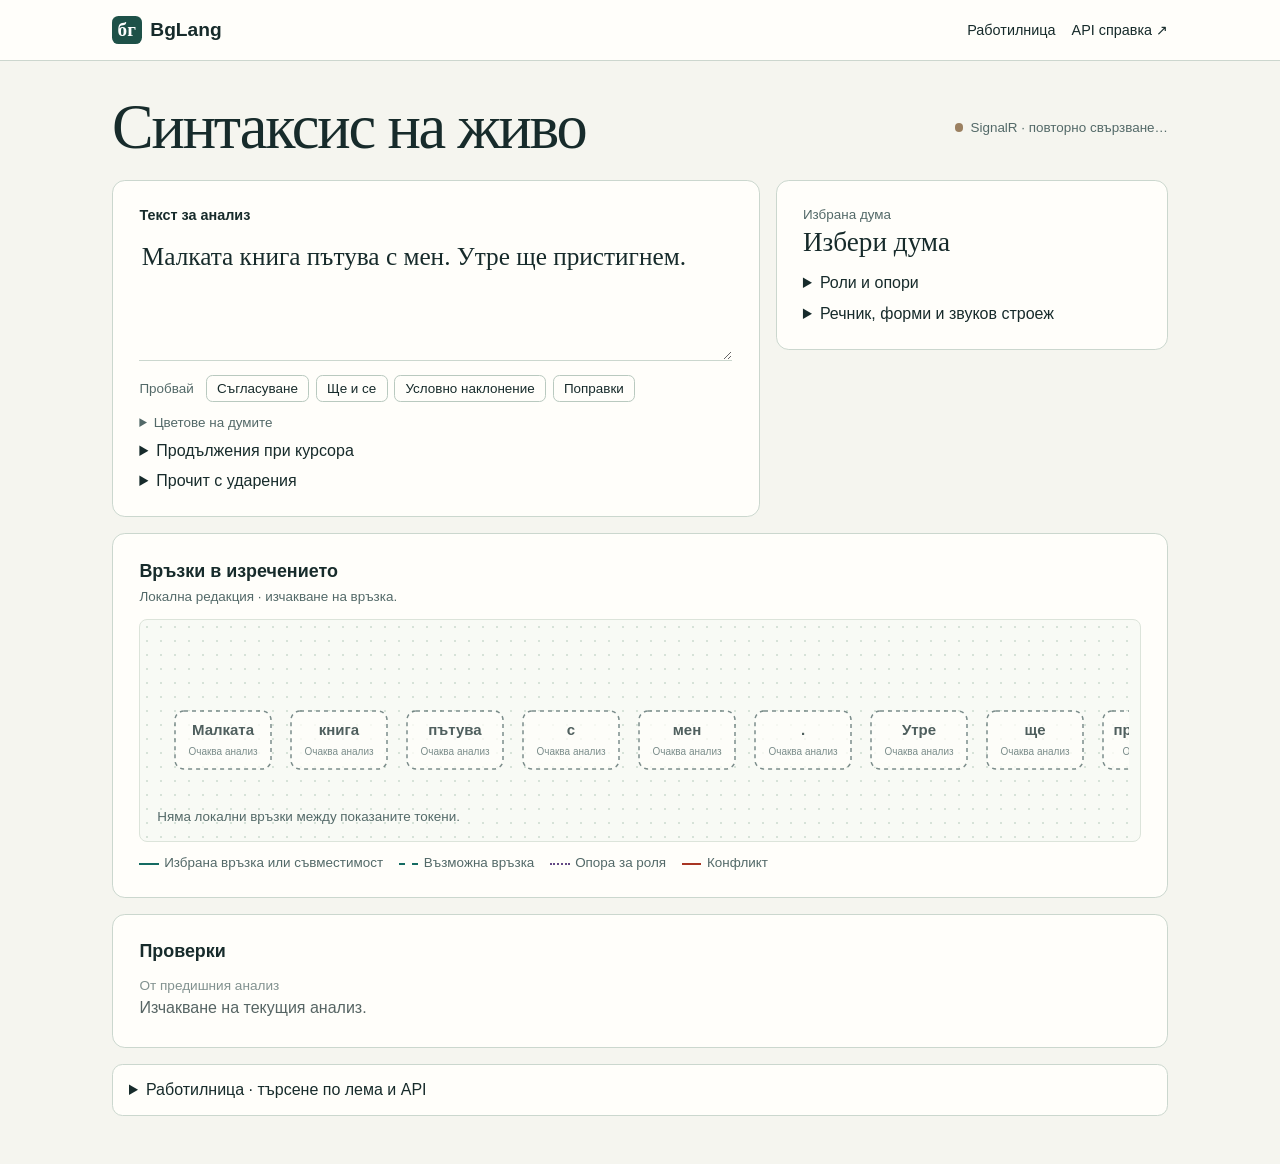
==== apps/BgLang.Web/wwwroot/demo-tree/index.html @ dd2bb10b "Publish BgLang Alpha 3 with the unified live syntax demo" ====
<!doctype html>
<html lang="bg">
<head>
  <meta charset="utf-8">
  <meta name="viewport" content="width=device-width, initial-scale=1">
  <title>Синтаксис на живо · BgLang</title>
  <link rel="icon" href="mark.svg" type="image/svg+xml">
  <link rel="stylesheet" href="tree.css">
  <script defer src="../lib/signalr/signalr.min.js"></script>
  <script type="module" src="tree.js"></script>
</head>
<body>
  <header><nav aria-label="Основна навигация"><a class="brand" href="index.html"><b>бг</b> BgLang</a><div><a href="#workshop">Работилница</a><a href="../docs">API справка ↗</a></div></nav></header>
  <main>
    <div class="title"><h1>Синтаксис на живо</h1><span id="connection" role="status">Свързване…</span></div>
    <div class="workbench">
    <section class="editor" aria-labelledby="editor-label">
      <label id="editor-label" for="text">Текст за анализ</label>
      <div class="editor-shell"><div id="backdrop" aria-hidden="true"></div><textarea id="text" rows="3" maxlength="16384" spellcheck="false">Малката книга пътува с мен. Утре ще пристигнем.</textarea></div>
      <div class="examples"><span>Пробвай</span><button type="button" data-example="Знам, че аз ще закъснеем.">Съгласуване</button><button type="button" data-example="Ще пристигнем. Тя се смее. И то ще се превърне.">Ще и се</button><button type="button" data-example="Аз бих бил там. Ние бихме били там.">Условно наклонение</button><button type="button" data-example="Рисувам сипя река. Това е друфа дума.">Поправки</button></div>
      <details class="colors"><summary>Цветове на думите</summary><div class="color-key"><span class="c-noun">Съществително</span><span class="c-adj">Прилагателно</span><span class="c-verb">Глагол</span><span class="c-pron">Местоимение</span><span class="c-adv">Наречие</span><span class="c-num">Числително</span><span class="c-name">Име</span><span class="c-func">Служебна дума</span><span class="c-multi">Няколко прочита</span><span class="c-unknown">Без точен прочит</span></div></details>
      <details class="tools"><summary>Продължения при курсора</summary><div class="tool-row">
        <label for="completion-target">Речникови форми</label><select id="completion-target"><option value="Auto" selected>Авто</option><option value="Finite">Глаголи</option><option value="Noun">Съществителни</option></select>
        <button type="button" id="completion-button" aria-keyshortcuts="Control+Space">Предложи форми</button></div>
        <p class="note" id="completion-help">Ctrl+Space отваря предложенията. В автоматичен режим глаголите имат приоритет пред съществителните.</p>
        <section id="completion-menu" aria-label="Предложения за продължение" hidden></section>
      </details>
      <details class="tools" id="stress-reading"><summary>Прочит с ударения</summary><button id="stress-read" type="button">Покажи ударенията</button><div id="stress-reading-body" aria-live="polite"></div></details>
      <button type="button" id="punctuation" hidden></button>
      <button type="button" id="undo" hidden>Отмени последната замяна</button>
    </section>
    <section class="inspector" aria-labelledby="word-title"><p class="caption">Избрана дума</p><h2 id="word-title">Дума и опори</h2><p id="morph"></p><div id="variants"></div><details id="role-details"><summary>Роли и опори</summary><div id="detail"></div></details><details id="word-tools"><summary>Речник, форми и звуков строеж</summary><div id="word-tools-body"></div></details></section>
    </div>
    <section class="board" aria-labelledby="board-label">
      <div class="board-head"><h2 id="board-label">Връзки в изречението</h2><label id="navigation" hidden>Изречение <input type="number" min="1" step="1" id="sentence" aria-label="Номер на изречението"> <span id="count"></span></label></div>
      <p id="state" class="state" role="status">Подготовка…</p>
      <div id="graph"></div>
      <div class="legend"><span class="compatible">Избрана връзка или съвместимост</span><span class="candidate">Възможна връзка</span><span class="evidence">Опора за роля</span><span class="conflict">Конфликт</span></div>
    </section>
    <section class="checks"><h2>Проверки</h2><div id="diagnostics">Изчакване на анализ.</div></section>
    <details class="workshop" id="workshop"><summary>Работилница · търсене по лема и API</summary>
    <div id="workshop-tools" inert>
  <form id="text-search">
    <label for="query">Дума или лема в редактора</label>
    <input id="query" maxlength="256" value="книга" required aria-describedby="match-rules">
    <p id="match-rules" class="tag">Точното изписване сравнява цял токен, включително регистъра. По лема сравнява всички върнати прочити и хипотези, без контекстно разрешаване на многозначността.</p>
    <button id="text-submit" type="submit">Сравни попаденията</button>
  </form>
  <p id="text-status" role="status" aria-live="polite"></p>
  <section id="text-comparison" hidden aria-label="Точни попадения и попадения по лема">
    <div id="query-evidence"></div>
    <p id="text-coverage" class="notice"></p>
    <div class="comparison">
      <section><h2 id="exact-count">Точно изписване</h2><div id="exact-text" class="marked-text"></div></section>
      <section><h2 id="lemma-count">По лема</h2><p class="tag">Плътно маркиране: речникови прочити. Пунктир: графови/морфологични хипотези. Условното evidence е означено отделно при click.</p><div id="lemma-text" class="marked-text"></div></section>
    </div>
    <p class="tag">Двата панела показват същия оригинален текст. Щракни върху попадение за неговия AnalyzeText анализ и UTF-16 offsets.</p>
    <details><summary>Целият HTTP отговор за сравнението и общите donorSets</summary><pre id="text-json"></pre></details>
  </section>
  <details id="explorer">
  <summary>Заявка към API</summary>
  <p><code>GenerateForms(lemma)</code> връща краен набор словоформи по лема от пакета, до избрания лимит. За собствено новообразувание използвай <code>AnalyzeWord</code> и <code>DecomposeWord</code>: графът може да върне път за незаписана дума, ако правилата и evidence го допускат. <code>DeriveWords</code> показва ограничено търсене от основа. Нито една операция не обещава всички възможни новообразувания; условната основа и непълното търсене остават означени.</p>
  <form id="search">
    <label for="mode">Операция</label>
    <select id="mode">
      <option value="analyze-word">Анализ на дума: прочити и графови хипотези</option>
      <option value="generate-forms">Словоформи по лема</option>
      <option value="derive-words">Словообразуване от основа чрез граф</option>
      <option value="decompose-word">Разлагане и графово evidence</option>
      <option value="analyze-text">Анализ на текст</option>
    </select>
    <label for="input">Дума, лема или собствен текст</label>
    <textarea id="input" rows="3" maxlength="16384" required>книга</textarea>
    <div id="limit-controls">
      <label for="limit">Лимит на резултатите (1–256)</label>
      <input id="limit" type="number" min="1" max="256" step="1" value="32" required aria-describedby="limit-help">
      <p id="limit-help" class="tag">Началният избор за словоформи е 256; за анализ и словообразуване — 32. Можеш да избереш по-малък лимит. По-голям лимит може да разшири самото търсене; не доказва пълнота.</p>
    </div>
    <button id="submit" type="submit">Разгледай</button>
  </form>
  <div class="examples" aria-label="Примерни входове">
    <span>Примери:</span>
    <button type="button" data-example="книга" data-mode="generate-forms">Форми: книга</button>
    <button type="button" data-example="пила" data-mode="analyze-word">Прочити: пила</button>
    <button type="button" data-example="супермравка" data-mode="analyze-word">Граф: супермравка</button>
  </div>
  <p id="status" role="status" aria-live="polite"></p>
  </details>
  <section id="results" aria-label="Резултати"></section>
  <section id="donor-viewer" hidden aria-label="Пълен списък с подкрепящи леми">
    <h2 id="donor-title"></h2>
    <p id="donor-context" class="tag"></p>
    <p class="tag">Общият списък запазва всички върнати леми в оригиналния ред. Програмата, tags и неизпълнените изисквания принадлежат на избрания кандидат.</p>
    <pre id="donor-list"></pre>
  </section>
  <section id="details" hidden>
    <h2 id="detail-title">Действителният отговор</h2>
    <p id="coverage"></p>
    <p id="json-context" class="tag" hidden>Това е оригиналният токен от HTTP отговора. References са индекси от нула в donorSets на целия отговор; те не са donor IDs. Отвори целия HTTP отговор по-долу за таблицата и останалия текстов анализ.</p>
    <details><summary>JSON от HTTP операцията или избрания токен</summary><pre id="json"></pre></details>
    <details id="response-json-view" hidden><summary>Целият оригинален HTTP отговор и общите donorSets</summary><pre id="response-json"></pre></details>
    <details><summary>Същото извикване в C#</summary><pre id="code"></pre></details>
  </section>
    </div></details>
  </main>
</body>
</html>
---- apps/BgLang.Web/wwwroot/demo-tree/tree.css ----
:root {
  color-scheme:light;
  --ink:#172b2b;
  --muted:#536968;
  --surface:#fffefa;
  --accent:#146b62;
  --danger:#a83523;
  font-family:Inter,"Segoe UI",sans-serif;
  color:var(--ink);
  background:#f5f5ef;
}
* {
  box-sizing:border-box;
}
body {
  margin:0;
}
header {
  border-bottom:1px solid #ccd6ce;
  background:var(--surface);
}
nav,main {
  max-width:72rem;
  margin:auto;
  padding-inline:clamp(1rem,4vw,3rem);
}
nav,.title,.board-head,.examples,.legend,nav div,.brand {
  display:flex;
  align-items:center;
  gap:1rem;
}
nav {
  height:3.75rem;
  justify-content:space-between;
}
nav a {
  color:inherit;
  text-decoration:none;
  font-size:.9rem;
}
a:hover {
  text-decoration:underline;
}
.brand {
  font-size:1.2rem;
  font-weight:720;
  gap:.55rem;
}
.brand b {
  background:#1e5148;
  color:#fff;
  border-radius:.4rem;
  padding:.17rem .35rem;
  font-family:Georgia,serif;
}
main {
  padding-bottom:3rem;
}
.title {
  justify-content:space-between;
  margin:2rem 0 1.15rem;
  flex-wrap:wrap;
}
h1,h2,p,dl,dd {
  margin:0;
}
h1 {
  font:500 clamp(2.2rem,5vw,3.9rem)/1.1 Georgia,serif;
  letter-spacing:-.035em;
}
h2 {
  font-size:1.12rem;
  font-weight:650;
}
#connection,.state,.examples,.legend,dt,.syntax-graph-note {
  font-size:.84rem;
  color:var(--muted);
}
#connection::before {
  content:"";
  display:inline-block;
  width:.55rem;
  height:.55rem;
  border-radius:50%;
  margin-right:.45rem;
  background:#9b8061;
}
#connection[data-live=true]::before {
  background:#22846a;
}
section {
  border:1px solid #cbd7ce;
  background:var(--surface);
  border-radius:.8rem;
  padding:clamp(1rem,2.3vw,1.65rem);
  min-width:0;
}
.editor {
  margin-bottom:1rem;
}
label {
  display:block;
  font-weight:650;
  font-size:.9rem;
}
textarea {
  display:block;
  width:100%;
  color:var(--ink);
  font:500 clamp(1.12rem,3vw,1.58rem)/1.5 Georgia,serif;
  background:transparent;
  border:none;
  border-bottom:1px solid #cbd7ce;
  resize:vertical;
  min-height:5rem;
  padding:.55rem 0;
  margin:.25rem 0 .85rem;
}
button,select {
  font:inherit;
  color:var(--ink);
  border:1px solid #b9c9bf;
  border-radius:.4rem;
  background:var(--surface);
  padding:.32rem .65rem;
  cursor:pointer;
}
button:hover,select:hover {
  background:#e8f1e8;
}
button:focus-visible,a:focus-visible,select:focus-visible,textarea:focus-visible,summary:focus-visible {
  outline:2px solid var(--accent);
  outline-offset:2px;
}
.examples,.legend,.board-head {
  flex-wrap:wrap;
}
.examples {
  gap:.4rem;
}
.examples span {
  margin-right:.35rem;
}
.board-head {
  justify-content:space-between;
}
.board-head select {
  font-size:.84rem;
  max-width:100%;
}
.state {
  margin:.45rem 0 .8rem;
  min-height:1.3em;
}
#graph {
  min-height:9rem;
  background:radial-gradient(#d6e2d8 .8px,transparent .85px) 0 0/14px 14px,#f8faf5;
  border:1px solid #dce4da;
  border-radius:.5rem;
  padding:.65rem;
  overflow:hidden;
}
.syntax-graph-scroll {
  overflow:auto;
  max-width:100%;
  max-height:34rem;
}
.syntax-graph-svg {
  display:block;
  max-width:none;
  font-family:inherit;
}
.syntax-token {
  cursor:pointer;
  outline:none;
}
.syntax-token:focus rect {
  stroke-width:3;
}
.syntax-graph-controls,.syntax-edge-controls {
  display:flex;
  align-items:center;
  flex-wrap:wrap;
  gap:.45rem;
}
.syntax-graph-note,.syntax-graph-empty {
  margin:.4rem;
}
.syntax-edge-list {
  padding-inline-start:1.55rem;
}
.provisional .syntax-graph-svg {
  opacity:.75;
}
.legend {
  gap:1rem;
  margin-top:.85rem;
}
.legend span::before {
  content:"";
  width:1.2rem;
  border-top:2px solid var(--accent);
  display:inline-block;
  vertical-align:middle;
  margin-right:.35rem;
}
.legend .candidate::before {
  border-top-style:dashed;
}
.legend .evidence::before {
  border-top-style: dotted;
  border-color: #644985;
}
.legend .conflict::before {
  border-color:var(--danger);
}
.checks,.workshop { margin-top:1rem; }
.workshop { background:var(--surface); padding:1rem; border:1px solid #cbd7ce; border-radius:.65rem; }
.tools,.tool-row,.workshop form,.workshop details { margin-top:.75rem; }
.tool-row,.completion-options { display:flex; flex-wrap:wrap; gap:.4rem; align-items:center; }
.completion-option[aria-selected=true],.hit { background:#e5f1e9; }
.workshop input { max-width:100%; font:inherit; padding:.35rem; }
.workshop pre { max-height:22rem; overflow:auto; white-space:pre-wrap; overflow-wrap:anywhere; }
.workshop section,.workshop article { margin-top:.6rem; overflow-wrap:anywhere; }
.workshop form { display:grid; gap:.5rem; justify-items:start; }
.workshop textarea { font:inherit; }
.marked-text { white-space:pre-wrap; }
.note,.completion-note { font-size:.85rem; color:var(--muted); margin:.5rem 0; }
#word-tools-body,#stress-reading-body { overflow-wrap:anywhere; max-height:24rem; overflow:auto; }
summary { cursor:pointer; }
#detail,#diagnostics {
  margin-top:.8rem;
  line-height:1.55;
  overflow-wrap:anywhere;
}
#diagnostics button {
  display:block;
  text-align:left;
  white-space:normal;
  margin:.35rem 0;
}
#diagnostics button.warning {
  color:var(--danger);
}
#detail ul {
  margin:.4rem 0;
  padding-inline-start:1.3rem;
}
[hidden] {
  display:none!important;
}
@media(max-width:630px) {
  .title {
    margin:1.25rem 0 1rem;
  }
  .legend {
    gap:.6rem;
  }
  .board {
    padding:.9rem;
  }
  nav div {
    gap:.7rem;
  }
}
.previous {
  opacity: .72;
}
.previous::before {
  content: "От предишния анализ";
  display: block;
  font-size: .85rem;
  color: var(--muted);
}
#navigation {
  font-size: .9rem;
  font-weight: 400;
  color: var(--muted);
}
#sentence {
  font: inherit;
  color: var(--ink);
  width: 4.2em;
  border: 1px solid #b9c9bf;
  border-radius: .3rem;
  background: var(--surface);
  padding: .3rem;
}
.workbench {
  display: grid;
  grid-template-columns: minmax(0, 1.65fr) minmax(17rem, 1fr);
  gap: 1rem;
  margin-bottom: 1rem;
  align-items: start;
}
.workbench .editor { margin-bottom: 0; }
.inspector .caption, #morph, .colors, .variant small {
  color: var(--muted);
  font-size: .84rem;
}
.inspector h2 { margin: .2rem 0; font: 500 1.7rem/1.2 Georgia, serif; overflow-wrap: anywhere; }
.inspector details, .colors { margin-top: .8rem; }
.inspector details[open] #detail { max-height: 12rem; overflow: auto; }
summary { cursor: pointer; }
.editor-shell { position: relative; margin: .35rem 0 .85rem; border-bottom: 1px solid #cbd7ce; }
.editor-shell textarea, #backdrop {
  box-sizing: border-box;
  width: 100%;
  min-height: 5rem;
  padding: .55rem .15rem;
  margin: 0;
  border: 0;
  font: 500 clamp(1.12rem, 3vw, 1.58rem)/1.5 Georgia, serif;
  letter-spacing: normal;
  tab-size: 4;
  white-space: pre-wrap;
  overflow-wrap: break-word;
  overflow: auto;
  scrollbar-gutter: stable;
}
.editor-shell textarea { position: relative; display: block; background: transparent; }
#backdrop { position: absolute; inset: 0; pointer-events: none; color: transparent; }
#backdrop::after { content: "\200b"; }
.c-noun { background-color: #d8ebe2; }
.c-verb { background-color: #d6e9fa; }
.c-adj { background-color: #f7e3ae; }
.c-adv { background-color: #e9ddf8; }
.c-pron { background-color: #e6eac5; }
.c-num { background-color: #f8d6c6; }
.c-name { background-color: #d3e6f0; }
.c-func { background-color: #e9e7de; }
.c-other { background-color: #eeeee7; }
.c-multi { background: repeating-linear-gradient(135deg, #e4ddf1 0 4px, #f4eff9 4px 8px); }
.c-unknown { background-color: #f6dcd7; }
.w-advice { box-shadow: inset 0 -2px #997019; }
.w-warning { text-decoration: underline wavy var(--danger); text-underline-offset: 2px; }
.editor-token.is-selected { outline: 1px solid var(--accent); }
.syntax-token[data-selected=true] rect { stroke: var(--accent); stroke-width: 3; fill: #e5f1e9; }
.colors { width: fit-content; }
.color-key { display: flex; flex-wrap: wrap; gap: .4rem; margin-top: .5rem; }
.color-key span { padding: 0 .35rem; color: var(--ink); }
#variants { max-height: 14rem; overflow: auto; }
.variant { display: grid; grid-template-columns: 1fr auto; align-items: center; column-gap: .4rem; padding: .6rem 0; border-bottom: 1px solid #dce4da; }
.variant strong { font-size: .95rem; overflow-wrap: anywhere; }
.variant small { grid-column: 1; }
.variant button { grid-column: 2; grid-row: 1 / 3; }
#undo { margin-top: .6rem; font-size: .83rem; }
#diagnostics { max-height: 16rem; overflow: auto; }
@media (max-width: 760px) { .workbench { grid-template-columns: minmax(0, 1fr); } }
@media (forced-colors: active) { #backdrop { display: none; } }

#diagnostics [aria-current="true"] { outline: 2px solid var(--accent); outline-offset: 1px; }
.check-pages { display: flex; align-items: center; gap: .5rem; }
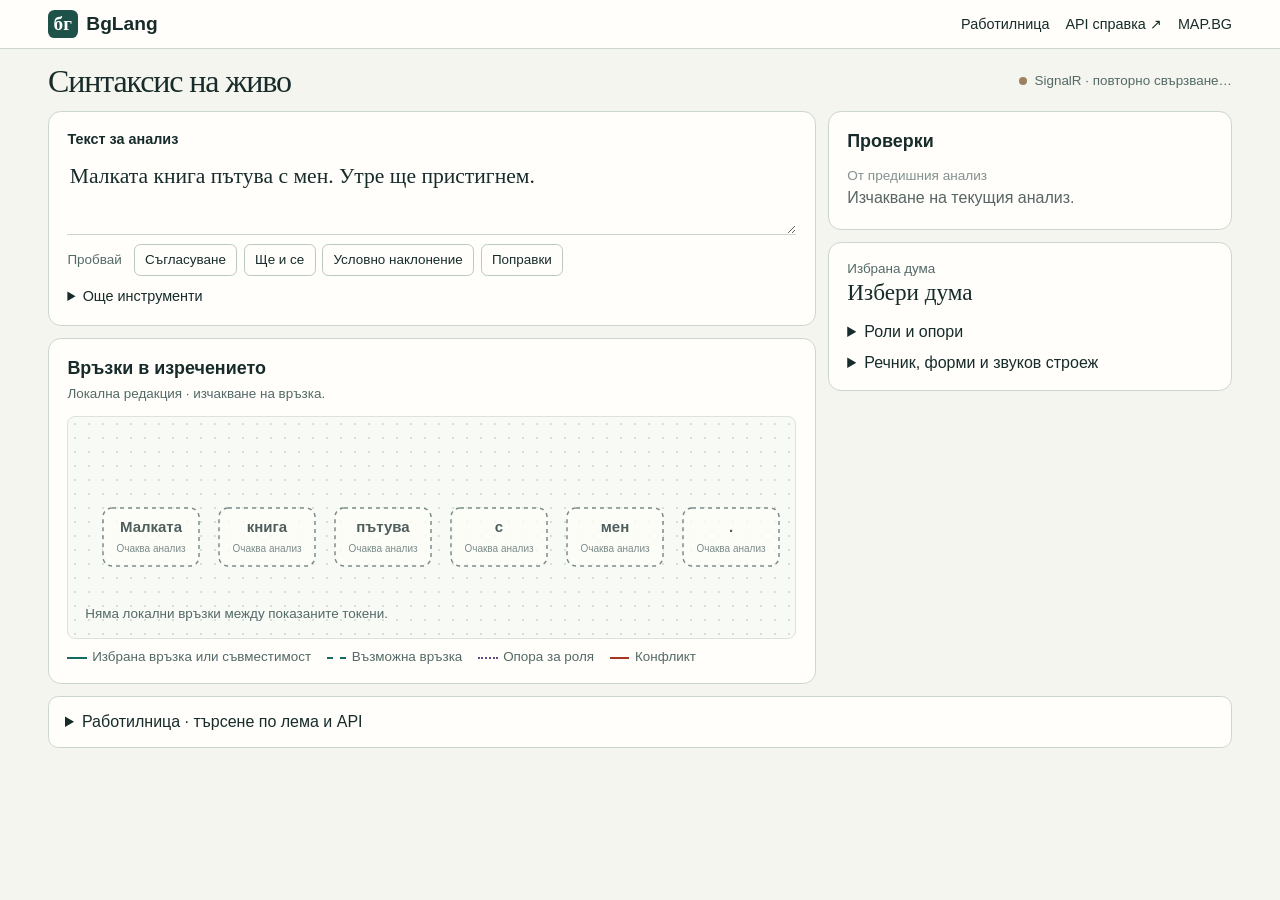
==== commit cbb8ca0b: "Publish BgLang Alpha 6 with compact demo layout, portal navigation and shutdown cancellation handlin" ====
--- a/apps/BgLang.Web/wwwroot/demo-tree/index.html
+++ b/apps/BgLang.Web/wwwroot/demo-tree/index.html
@@ -10,34 +10,41 @@
   <script type="module" src="tree.js"></script>
 </head>
 <body>
-  <header><nav aria-label="Основна навигация"><a class="brand" href="index.html"><b>бг</b> BgLang</a><div><a href="#workshop">Работилница</a><a href="../docs">API справка ↗</a></div></nav></header>
+  <header><nav aria-label="Основна навигация"><a class="brand" href="index.html"><b>бг</b> BgLang</a><div><a href="#workshop">Работилница</a><a href="../docs">API справка ↗</a><a href="https://map.bg/">MAP.BG</a></div></nav></header>
   <main>
     <div class="title"><h1>Синтаксис на живо</h1><span id="connection" role="status">Свързване…</span></div>
     <div class="workbench">
+    <div class="workspace-main">
     <section class="editor" aria-labelledby="editor-label">
       <label id="editor-label" for="text">Текст за анализ</label>
-      <div class="editor-shell"><div id="backdrop" aria-hidden="true"></div><textarea id="text" rows="3" maxlength="16384" spellcheck="false">Малката книга пътува с мен. Утре ще пристигнем.</textarea></div>
+      <div class="editor-shell"><div id="backdrop" aria-hidden="true"></div><textarea id="text" rows="2" maxlength="16384" spellcheck="false">Малката книга пътува с мен. Утре ще пристигнем.</textarea></div>
       <div class="examples"><span>Пробвай</span><button type="button" data-example="Знам, че аз ще закъснеем.">Съгласуване</button><button type="button" data-example="Ще пристигнем. Тя се смее. И то ще се превърне.">Ще и се</button><button type="button" data-example="Аз бих бил там. Ние бихме били там.">Условно наклонение</button><button type="button" data-example="Рисувам сипя река. Това е друфа дума.">Поправки</button></div>
+      <details class="editor-tools"><summary>Още инструменти</summary>
+      <div class="editor-tool-options">
       <details class="colors"><summary>Цветове на думите</summary><div class="color-key"><span class="c-noun">Съществително</span><span class="c-adj">Прилагателно</span><span class="c-verb">Глагол</span><span class="c-pron">Местоимение</span><span class="c-adv">Наречие</span><span class="c-num">Числително</span><span class="c-name">Име</span><span class="c-func">Служебна дума</span><span class="c-multi">Няколко прочита</span><span class="c-unknown">Без точен прочит</span></div></details>
-      <details class="tools"><summary>Продължения при курсора</summary><div class="tool-row">
+      <div class="tools" role="group" aria-label="Продължения при курсора"><p>Продължения при курсора</p><div class="tool-row">
         <label for="completion-target">Речникови форми</label><select id="completion-target"><option value="Auto" selected>Авто</option><option value="Finite">Глаголи</option><option value="Noun">Съществителни</option></select>
         <button type="button" id="completion-button" aria-keyshortcuts="Control+Space">Предложи форми</button></div>
         <p class="note" id="completion-help">Ctrl+Space отваря предложенията. В автоматичен режим глаголите имат приоритет пред съществителните.</p>
         <section id="completion-menu" aria-label="Предложения за продължение" hidden></section>
-      </details>
+      </div>
       <details class="tools" id="stress-reading"><summary>Прочит с ударения</summary><button id="stress-read" type="button">Покажи ударенията</button><div id="stress-reading-body" aria-live="polite"></div></details>
+      </div></details>
       <button type="button" id="punctuation" hidden></button>
       <button type="button" id="undo" hidden>Отмени последната замяна</button>
     </section>
-    <section class="inspector" aria-labelledby="word-title"><p class="caption">Избрана дума</p><h2 id="word-title">Дума и опори</h2><p id="morph"></p><div id="variants"></div><details id="role-details"><summary>Роли и опори</summary><div id="detail"></div></details><details id="word-tools"><summary>Речник, форми и звуков строеж</summary><div id="word-tools-body"></div></details></section>
-    </div>
     <section class="board" aria-labelledby="board-label">
       <div class="board-head"><h2 id="board-label">Връзки в изречението</h2><label id="navigation" hidden>Изречение <input type="number" min="1" step="1" id="sentence" aria-label="Номер на изречението"> <span id="count"></span></label></div>
       <p id="state" class="state" role="status">Подготовка…</p>
       <div id="graph"></div>
       <div class="legend"><span class="compatible">Избрана връзка или съвместимост</span><span class="candidate">Възможна връзка</span><span class="evidence">Опора за роля</span><span class="conflict">Конфликт</span></div>
     </section>
+    </div>
+    <div class="workspace-side">
     <section class="checks"><h2>Проверки</h2><div id="diagnostics">Изчакване на анализ.</div></section>
+    <section class="inspector" aria-labelledby="word-title"><p class="caption">Избрана дума</p><h2 id="word-title">Дума и опори</h2><p id="morph"></p><div id="variants"></div><details id="role-details"><summary>Роли и опори</summary><div id="detail"></div></details><details id="word-tools"><summary>Речник, форми и звуков строеж</summary><div id="word-tools-body"></div></details></section>
+    </div>
+    </div>
     <details class="workshop" id="workshop"><summary>Работилница · търсене по лема и API</summary>
     <div id="workshop-tools" inert>
   <form id="text-search">
--- a/apps/BgLang.Web/wwwroot/demo-tree/tree.css
+++ b/apps/BgLang.Web/wwwroot/demo-tree/tree.css
@@ -1,353 +1,360 @@
-:root {
-  color-scheme:light;
-  --ink:#172b2b;
-  --muted:#536968;
-  --surface:#fffefa;
-  --accent:#146b62;
-  --danger:#a83523;
-  font-family:Inter,"Segoe UI",sans-serif;
-  color:var(--ink);
-  background:#f5f5ef;
-}
-* {
-  box-sizing:border-box;
-}
-body {
-  margin:0;
-}
-header {
-  border-bottom:1px solid #ccd6ce;
-  background:var(--surface);
-}
-nav,main {
-  max-width:72rem;
-  margin:auto;
-  padding-inline:clamp(1rem,4vw,3rem);
-}
-nav,.title,.board-head,.examples,.legend,nav div,.brand {
-  display:flex;
-  align-items:center;
-  gap:1rem;
-}
-nav {
-  height:3.75rem;
-  justify-content:space-between;
-}
-nav a {
-  color:inherit;
-  text-decoration:none;
-  font-size:.9rem;
-}
-a:hover {
-  text-decoration:underline;
-}
-.brand {
-  font-size:1.2rem;
-  font-weight:720;
-  gap:.55rem;
-}
-.brand b {
-  background:#1e5148;
-  color:#fff;
-  border-radius:.4rem;
-  padding:.17rem .35rem;
-  font-family:Georgia,serif;
-}
-main {
-  padding-bottom:3rem;
-}
-.title {
-  justify-content:space-between;
-  margin:2rem 0 1.15rem;
-  flex-wrap:wrap;
-}
-h1,h2,p,dl,dd {
-  margin:0;
-}
-h1 {
-  font:500 clamp(2.2rem,5vw,3.9rem)/1.1 Georgia,serif;
-  letter-spacing:-.035em;
-}
-h2 {
-  font-size:1.12rem;
-  font-weight:650;
-}
-#connection,.state,.examples,.legend,dt,.syntax-graph-note {
-  font-size:.84rem;
-  color:var(--muted);
-}
-#connection::before {
-  content:"";
-  display:inline-block;
-  width:.55rem;
-  height:.55rem;
-  border-radius:50%;
-  margin-right:.45rem;
-  background:#9b8061;
-}
-#connection[data-live=true]::before {
-  background:#22846a;
-}
-section {
-  border:1px solid #cbd7ce;
-  background:var(--surface);
-  border-radius:.8rem;
-  padding:clamp(1rem,2.3vw,1.65rem);
-  min-width:0;
-}
-.editor {
-  margin-bottom:1rem;
-}
-label {
-  display:block;
-  font-weight:650;
-  font-size:.9rem;
-}
-textarea {
-  display:block;
-  width:100%;
-  color:var(--ink);
-  font:500 clamp(1.12rem,3vw,1.58rem)/1.5 Georgia,serif;
-  background:transparent;
-  border:none;
-  border-bottom:1px solid #cbd7ce;
-  resize:vertical;
-  min-height:5rem;
-  padding:.55rem 0;
-  margin:.25rem 0 .85rem;
-}
-button,select {
-  font:inherit;
-  color:var(--ink);
-  border:1px solid #b9c9bf;
-  border-radius:.4rem;
-  background:var(--surface);
-  padding:.32rem .65rem;
-  cursor:pointer;
-}
-button:hover,select:hover {
-  background:#e8f1e8;
-}
-button:focus-visible,a:focus-visible,select:focus-visible,textarea:focus-visible,summary:focus-visible {
-  outline:2px solid var(--accent);
-  outline-offset:2px;
-}
-.examples,.legend,.board-head {
-  flex-wrap:wrap;
-}
-.examples {
-  gap:.4rem;
-}
-.examples span {
-  margin-right:.35rem;
-}
-.board-head {
-  justify-content:space-between;
-}
-.board-head select {
-  font-size:.84rem;
-  max-width:100%;
-}
-.state {
-  margin:.45rem 0 .8rem;
-  min-height:1.3em;
-}
-#graph {
-  min-height:9rem;
-  background:radial-gradient(#d6e2d8 .8px,transparent .85px) 0 0/14px 14px,#f8faf5;
-  border:1px solid #dce4da;
-  border-radius:.5rem;
-  padding:.65rem;
-  overflow:hidden;
-}
-.syntax-graph-scroll {
-  overflow:auto;
-  max-width:100%;
-  max-height:34rem;
-}
-.syntax-graph-svg {
-  display:block;
-  max-width:none;
-  font-family:inherit;
-}
-.syntax-token {
-  cursor:pointer;
-  outline:none;
-}
-.syntax-token:focus rect {
-  stroke-width:3;
-}
-.syntax-graph-controls,.syntax-edge-controls {
-  display:flex;
-  align-items:center;
-  flex-wrap:wrap;
-  gap:.45rem;
-}
-.syntax-graph-note,.syntax-graph-empty {
-  margin:.4rem;
-}
-.syntax-edge-list {
-  padding-inline-start:1.55rem;
-}
-.provisional .syntax-graph-svg {
-  opacity:.75;
-}
-.legend {
-  gap:1rem;
-  margin-top:.85rem;
-}
-.legend span::before {
-  content:"";
-  width:1.2rem;
-  border-top:2px solid var(--accent);
-  display:inline-block;
-  vertical-align:middle;
-  margin-right:.35rem;
-}
-.legend .candidate::before {
-  border-top-style:dashed;
-}
-.legend .evidence::before {
-  border-top-style: dotted;
-  border-color: #644985;
-}
-.legend .conflict::before {
-  border-color:var(--danger);
-}
-.checks,.workshop { margin-top:1rem; }
-.workshop { background:var(--surface); padding:1rem; border:1px solid #cbd7ce; border-radius:.65rem; }
-.tools,.tool-row,.workshop form,.workshop details { margin-top:.75rem; }
-.tool-row,.completion-options { display:flex; flex-wrap:wrap; gap:.4rem; align-items:center; }
-.completion-option[aria-selected=true],.hit { background:#e5f1e9; }
-.workshop input { max-width:100%; font:inherit; padding:.35rem; }
-.workshop pre { max-height:22rem; overflow:auto; white-space:pre-wrap; overflow-wrap:anywhere; }
-.workshop section,.workshop article { margin-top:.6rem; overflow-wrap:anywhere; }
-.workshop form { display:grid; gap:.5rem; justify-items:start; }
-.workshop textarea { font:inherit; }
-.marked-text { white-space:pre-wrap; }
-.note,.completion-note { font-size:.85rem; color:var(--muted); margin:.5rem 0; }
-#word-tools-body,#stress-reading-body { overflow-wrap:anywhere; max-height:24rem; overflow:auto; }
-summary { cursor:pointer; }
-#detail,#diagnostics {
-  margin-top:.8rem;
-  line-height:1.55;
-  overflow-wrap:anywhere;
-}
-#diagnostics button {
-  display:block;
-  text-align:left;
-  white-space:normal;
-  margin:.35rem 0;
-}
-#diagnostics button.warning {
-  color:var(--danger);
-}
-#detail ul {
-  margin:.4rem 0;
-  padding-inline-start:1.3rem;
-}
-[hidden] {
-  display:none!important;
-}
-@media(max-width:630px) {
-  .title {
-    margin:1.25rem 0 1rem;
-  }
-  .legend {
-    gap:.6rem;
-  }
-  .board {
-    padding:.9rem;
-  }
-  nav div {
-    gap:.7rem;
-  }
-}
-.previous {
-  opacity: .72;
-}
-.previous::before {
-  content: "От предишния анализ";
-  display: block;
-  font-size: .85rem;
-  color: var(--muted);
-}
-#navigation {
-  font-size: .9rem;
-  font-weight: 400;
-  color: var(--muted);
-}
-#sentence {
-  font: inherit;
-  color: var(--ink);
-  width: 4.2em;
-  border: 1px solid #b9c9bf;
-  border-radius: .3rem;
-  background: var(--surface);
-  padding: .3rem;
-}
-.workbench {
-  display: grid;
-  grid-template-columns: minmax(0, 1.65fr) minmax(17rem, 1fr);
-  gap: 1rem;
-  margin-bottom: 1rem;
-  align-items: start;
-}
-.workbench .editor { margin-bottom: 0; }
-.inspector .caption, #morph, .colors, .variant small {
-  color: var(--muted);
-  font-size: .84rem;
-}
-.inspector h2 { margin: .2rem 0; font: 500 1.7rem/1.2 Georgia, serif; overflow-wrap: anywhere; }
-.inspector details, .colors { margin-top: .8rem; }
-.inspector details[open] #detail { max-height: 12rem; overflow: auto; }
-summary { cursor: pointer; }
-.editor-shell { position: relative; margin: .35rem 0 .85rem; border-bottom: 1px solid #cbd7ce; }
-.editor-shell textarea, #backdrop {
-  box-sizing: border-box;
-  width: 100%;
-  min-height: 5rem;
-  padding: .55rem .15rem;
-  margin: 0;
-  border: 0;
-  font: 500 clamp(1.12rem, 3vw, 1.58rem)/1.5 Georgia, serif;
-  letter-spacing: normal;
-  tab-size: 4;
-  white-space: pre-wrap;
-  overflow-wrap: break-word;
-  overflow: auto;
-  scrollbar-gutter: stable;
-}
-.editor-shell textarea { position: relative; display: block; background: transparent; }
-#backdrop { position: absolute; inset: 0; pointer-events: none; color: transparent; }
-#backdrop::after { content: "\200b"; }
-.c-noun { background-color: #d8ebe2; }
-.c-verb { background-color: #d6e9fa; }
-.c-adj { background-color: #f7e3ae; }
-.c-adv { background-color: #e9ddf8; }
-.c-pron { background-color: #e6eac5; }
-.c-num { background-color: #f8d6c6; }
-.c-name { background-color: #d3e6f0; }
-.c-func { background-color: #e9e7de; }
-.c-other { background-color: #eeeee7; }
-.c-multi { background: repeating-linear-gradient(135deg, #e4ddf1 0 4px, #f4eff9 4px 8px); }
-.c-unknown { background-color: #f6dcd7; }
-.w-advice { box-shadow: inset 0 -2px #997019; }
-.w-warning { text-decoration: underline wavy var(--danger); text-underline-offset: 2px; }
-.editor-token.is-selected { outline: 1px solid var(--accent); }
-.syntax-token[data-selected=true] rect { stroke: var(--accent); stroke-width: 3; fill: #e5f1e9; }
-.colors { width: fit-content; }
-.color-key { display: flex; flex-wrap: wrap; gap: .4rem; margin-top: .5rem; }
-.color-key span { padding: 0 .35rem; color: var(--ink); }
-#variants { max-height: 14rem; overflow: auto; }
-.variant { display: grid; grid-template-columns: 1fr auto; align-items: center; column-gap: .4rem; padding: .6rem 0; border-bottom: 1px solid #dce4da; }
-.variant strong { font-size: .95rem; overflow-wrap: anywhere; }
-.variant small { grid-column: 1; }
-.variant button { grid-column: 2; grid-row: 1 / 3; }
-#undo { margin-top: .6rem; font-size: .83rem; }
-#diagnostics { max-height: 16rem; overflow: auto; }
-@media (max-width: 760px) { .workbench { grid-template-columns: minmax(0, 1fr); } }
-@media (forced-colors: active) { #backdrop { display: none; } }
-
-#diagnostics [aria-current="true"] { outline: 2px solid var(--accent); outline-offset: 1px; }
-.check-pages { display: flex; align-items: center; gap: .5rem; }
+:root {
+  color-scheme:light;
+  --ink:#172b2b;
+  --muted:#536968;
+  --surface:#fffefa;
+  --accent:#146b62;
+  --danger:#a83523;
+  font-family:Inter,"Segoe UI",sans-serif;
+  color:var(--ink);
+  background:#f5f5ef;
+}
+* {
+  box-sizing:border-box;
+}
+body {
+  margin:0;
+}
+header {
+  border-bottom:1px solid #ccd6ce;
+  background:var(--surface);
+}
+nav,main {
+  max-width:80rem;
+  margin:auto;
+  padding-inline:clamp(1rem,4vw,3rem);
+}
+nav,.title,.board-head,.examples,.legend,nav div,.brand {
+  display:flex;
+  align-items:center;
+  gap:1rem;
+}
+nav {
+  min-height:3rem;
+  padding-block:.4rem;
+  justify-content:space-between;
+}
+nav,nav div {
+  flex-wrap:wrap;
+}
+nav a {
+  color:inherit;
+  text-decoration:none;
+  font-size:.9rem;
+}
+a:hover {
+  text-decoration:underline;
+}
+.brand {
+  font-size:1.2rem;
+  font-weight:720;
+  gap:.55rem;
+}
+.brand b {
+  background:#1e5148;
+  color:#fff;
+  border-radius:.4rem;
+  padding:.17rem .35rem;
+  font-family:Georgia,serif;
+}
+main {
+  padding-bottom:2rem;
+}
+.title {
+  justify-content:space-between;
+  margin:.85rem 0 .75rem;
+  flex-wrap:wrap;
+}
+h1,h2,p,dl,dd {
+  margin:0;
+}
+h1 {
+  font:500 clamp(1.55rem,2.7vw,2rem)/1.15 Georgia,serif;
+  letter-spacing:-.035em;
+}
+h2 {
+  font-size:1.12rem;
+  font-weight:650;
+}
+#connection,.state,.examples,.legend,dt,.syntax-graph-note {
+  font-size:.84rem;
+  color:var(--muted);
+}
+#connection::before {
+  content:"";
+  display:inline-block;
+  width:.55rem;
+  height:.55rem;
+  border-radius:50%;
+  margin-right:.45rem;
+  background:#9b8061;
+}
+#connection[data-live=true]::before {
+  background:#22846a;
+}
+section {
+  border:1px solid #cbd7ce;
+  background:var(--surface);
+  border-radius:.8rem;
+  padding:clamp(.85rem,1.6vw,1.15rem);
+  min-width:0;
+}
+label {
+  display:block;
+  font-weight:650;
+  font-size:.9rem;
+}
+textarea {
+  display:block;
+  width:100%;
+  color:var(--ink);
+  font:500 clamp(1.12rem,3vw,1.58rem)/1.5 Georgia,serif;
+  background:transparent;
+  border:none;
+  border-bottom:1px solid #cbd7ce;
+  resize:vertical;
+  min-height:5rem;
+  padding:.55rem 0;
+  margin:.25rem 0 .85rem;
+}
+button,select {
+  font:inherit;
+  color:var(--ink);
+  border:1px solid #b9c9bf;
+  border-radius:.4rem;
+  background:var(--surface);
+  padding:.32rem .65rem;
+  min-height:2rem;
+  cursor:pointer;
+}
+button:hover,select:hover {
+  background:#e8f1e8;
+}
+button:focus-visible,a:focus-visible,select:focus-visible,textarea:focus-visible,summary:focus-visible {
+  outline:2px solid var(--accent);
+  outline-offset:2px;
+}
+.examples,.legend,.board-head {
+  flex-wrap:wrap;
+}
+.examples {
+  gap:.4rem;
+}
+.examples span {
+  margin-right:.35rem;
+}
+.board-head {
+  justify-content:space-between;
+}
+.board-head select {
+  font-size:.84rem;
+  max-width:100%;
+}
+.state {
+  margin:.45rem 0 .8rem;
+  min-height:1.3em;
+}
+#graph {
+  min-height:9rem;
+  background:radial-gradient(#d6e2d8 .8px,transparent .85px) 0 0/14px 14px,#f8faf5;
+  border:1px solid #dce4da;
+  border-radius:.5rem;
+  padding:.65rem;
+  overflow:hidden;
+}
+.syntax-graph-scroll {
+  overflow:auto;
+  max-width:100%;
+  max-height:34rem;
+}
+.syntax-graph-svg {
+  display:block;
+  max-width:none;
+  font-family:inherit;
+}
+.syntax-token {
+  cursor:pointer;
+  outline:none;
+}
+.syntax-token:focus rect {
+  stroke-width:3;
+}
+.syntax-graph-controls,.syntax-edge-controls {
+  display:flex;
+  align-items:center;
+  flex-wrap:wrap;
+  gap:.45rem;
+}
+.syntax-graph-note,.syntax-graph-empty {
+  margin:.4rem;
+}
+.syntax-edge-list {
+  padding-inline-start:1.55rem;
+}
+.provisional .syntax-graph-svg {
+  opacity:.75;
+}
+.legend {
+  gap:.4rem 1rem;
+  margin-top:.65rem;
+}
+.legend span::before {
+  content:"";
+  width:1.2rem;
+  border-top:2px solid var(--accent);
+  display:inline-block;
+  vertical-align:middle;
+  margin-right:.35rem;
+}
+.legend .candidate::before {
+  border-top-style:dashed;
+}
+.legend .evidence::before {
+  border-top-style: dotted;
+  border-color: #644985;
+}
+.legend .conflict::before {
+  border-color:var(--danger);
+}
+.workshop { margin-top:.75rem; }
+.workshop { background:var(--surface); padding:1rem; border:1px solid #cbd7ce; border-radius:.65rem; }
+.tools,.tool-row,.workshop form,.workshop details { margin-top:.75rem; }
+.tool-row,.completion-options { display:flex; flex-wrap:wrap; gap:.4rem; align-items:center; }
+.completion-option[aria-selected=true],.hit { background:#e5f1e9; }
+.workshop input { max-width:100%; font:inherit; padding:.35rem; }
+.workshop pre { max-height:22rem; overflow:auto; white-space:pre-wrap; overflow-wrap:anywhere; }
+.workshop section,.workshop article { margin-top:.6rem; overflow-wrap:anywhere; }
+.workshop form { display:grid; gap:.5rem; justify-items:start; }
+.workshop textarea { font:inherit; }
+.marked-text { white-space:pre-wrap; }
+.note,.completion-note { font-size:.85rem; color:var(--muted); margin:.5rem 0; }
+#word-tools-body,#stress-reading-body { overflow-wrap:anywhere; max-height:24rem; overflow:auto; }
+summary { cursor:pointer; }
+.editor-tools { margin-top:.55rem; }
+.editor-tool-options { display:flex; flex-wrap:wrap; align-items:start; gap:.25rem 1rem; margin-top:.35rem; }
+.editor-tool-options details,.editor-tool-options > .tools { margin:0; max-width:100%; }
+.editor-tool-options details[open],.editor-tool-options > .tools { flex-basis:100%; }
+.editor-tools summary { padding-block:.2rem; }
+.editor-tools > summary { font-size:.9rem; }
+#detail,#diagnostics {
+  margin-top:.8rem;
+  line-height:1.55;
+  overflow-wrap:anywhere;
+}
+#diagnostics button {
+  display:block;
+  text-align:left;
+  white-space:normal;
+  margin:.35rem 0;
+}
+#diagnostics button.warning {
+  color:var(--danger);
+}
+#detail ul {
+  margin:.4rem 0;
+  padding-inline-start:1.3rem;
+}
+[hidden] {
+  display:none!important;
+}
+@media(max-width:630px) {
+  .title {
+    margin:.65rem 0;
+  }
+  .legend {
+    gap:.6rem;
+  }
+  .board {
+    padding:.9rem;
+  }
+  nav div {
+    gap:.7rem;
+  }
+}
+.previous {
+  opacity: .72;
+}
+.previous::before {
+  content: "От предишния анализ";
+  display: block;
+  font-size: .85rem;
+  color: var(--muted);
+}
+#navigation {
+  font-size: .9rem;
+  font-weight: 400;
+  color: var(--muted);
+}
+#sentence {
+  font: inherit;
+  color: var(--ink);
+  width: 4.2em;
+  border: 1px solid #b9c9bf;
+  border-radius: .3rem;
+  background: var(--surface);
+  padding: .3rem;
+}
+.workbench {
+  display: grid;
+  grid-template-columns: minmax(0, 1.9fr) minmax(17rem, 1fr);
+  gap: .75rem;
+  align-items: start;
+}
+.workspace-main,.workspace-side { display:grid; gap:.75rem; min-width:0; }
+.inspector .caption, #morph, .colors, .variant small {
+  color: var(--muted);
+  font-size: .84rem;
+}
+.inspector h2 { margin: .2rem 0; font: 500 1.45rem/1.2 Georgia, serif; overflow-wrap: anywhere; }
+.inspector details, .colors { margin-top: .8rem; }
+.inspector details[open] #detail { max-height: 12rem; overflow: auto; }
+summary { cursor: pointer; }
+.editor-shell { position: relative; margin: .3rem 0 .55rem; border-bottom: 1px solid #cbd7ce; }
+.editor-shell textarea, #backdrop {
+  box-sizing: border-box;
+  width: 100%;
+  min-height: 5rem;
+  padding: .55rem .15rem;
+  margin: 0;
+  border: 0;
+  font: 500 clamp(1.12rem, 2vw, 1.35rem)/1.5 Georgia, serif;
+  letter-spacing: normal;
+  tab-size: 4;
+  white-space: pre-wrap;
+  overflow-wrap: break-word;
+  overflow: auto;
+  scrollbar-gutter: stable;
+}
+.editor-shell textarea { position: relative; display: block; background: transparent; }
+#backdrop { position: absolute; inset: 0; pointer-events: none; color: transparent; }
+#backdrop::after { content: "\200b"; }
+.c-noun { background-color: #d8ebe2; }
+.c-verb { background-color: #d6e9fa; }
+.c-adj { background-color: #f7e3ae; }
+.c-adv { background-color: #e9ddf8; }
+.c-pron { background-color: #e6eac5; }
+.c-num { background-color: #f8d6c6; }
+.c-name { background-color: #d3e6f0; }
+.c-func { background-color: #e9e7de; }
+.c-other { background-color: #eeeee7; }
+.c-multi { background: repeating-linear-gradient(135deg, #e4ddf1 0 4px, #f4eff9 4px 8px); }
+.c-unknown { background-color: #f6dcd7; }
+.w-advice { box-shadow: inset 0 -2px #997019; }
+.w-warning { text-decoration: underline wavy var(--danger); text-underline-offset: 2px; }
+.editor-token.is-selected { outline: 1px solid var(--accent); }
+.syntax-token[data-selected=true] rect { stroke: var(--accent); stroke-width: 3; fill: #e5f1e9; }
+.colors { width: fit-content; }
+.color-key { display: flex; flex-wrap: wrap; gap: .4rem; margin-top: .5rem; }
+.color-key span { padding: 0 .35rem; color: var(--ink); }
+#variants { max-height: 14rem; overflow: auto; }
+.variant { display: grid; grid-template-columns: 1fr auto; align-items: center; column-gap: .4rem; padding: .6rem 0; border-bottom: 1px solid #dce4da; }
+.variant strong { font-size: .95rem; overflow-wrap: anywhere; }
+.variant small { grid-column: 1; }
+.variant button { grid-column: 2; grid-row: 1 / 3; }
+#undo { margin-top: .6rem; font-size: .83rem; }
+#diagnostics { max-height: 16rem; overflow: auto; }
+@media (max-width: 760px) { .workbench { grid-template-columns: minmax(0, 1fr); } }
+@media (forced-colors: active) { #backdrop { display: none; } }
+
+#diagnostics [aria-current="true"] { outline: 2px solid var(--accent); outline-offset: 1px; }
+.check-pages { display: flex; align-items: center; gap: .5rem; }
